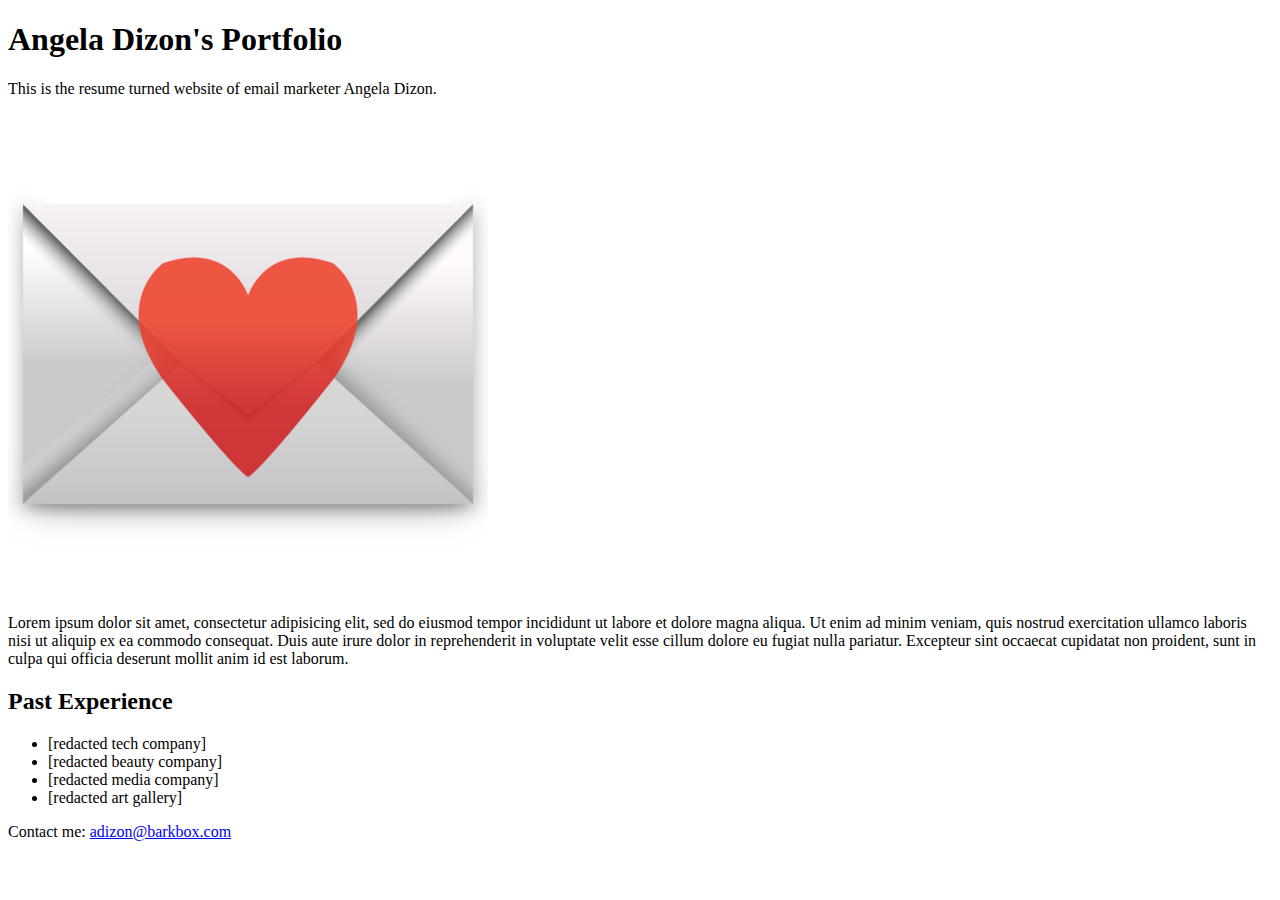
==== unit_3/index.html @ b6248650 "removed folder name in root file" ====
<!DOCTYPE html>
<html>
	<head>

		<title>Angela Dizon's Portfolio</title>
		<link rel="stylesheet" type="text/css" href="css/style.css/">
	</head>
	
		<body>
	
			<h1>Angela Dizon's Portfolio</h1>
	
			<p id="slogan">This is the resume turned website of email marketer Angela Dizon.</p>

			<img src="images/emoji_heartenvelope.png">

			<p>Lorem ipsum dolor sit amet, consectetur adipisicing elit, sed do eiusmod tempor incididunt ut labore et dolore magna aliqua. Ut enim ad minim veniam, quis nostrud exercitation ullamco laboris nisi ut aliquip ex ea commodo consequat. Duis aute irure dolor in reprehenderit in voluptate velit esse cillum dolore eu fugiat nulla pariatur. Excepteur sint occaecat cupidatat non
			proident, sunt in culpa qui officia deserunt mollit anim id est laborum.</p>

			<h2>Past Experience</h2>
			<ul>
				<li>[redacted tech company]</li>
				<li>[redacted beauty company]</li>
				<li>[redacted media company]</li>
				<li>[redacted art gallery]</li>
			</ul>

<!--Contact Section-->
			Contact me:
			<a href="mailto:adizon@barkbox.com?Subject=Hello%20from%20your%20website" target="_top">adizon@barkbox.com</a>
	
		</body>
	
</html>
---- unit_3/css/style.css ----
@import url('https://fonts.googleapis.com/css?family=Inknut+Antiqua|Roboto&display=swap');

body {
	background: url("https://image.freepik.com/free-vector/memphis-pattern-background_53876-85418.jpg");
	opacity:0.5;
	background-repeat: repeat;
	background-size: auto;
	font-family: font-family: 'Roboto', sans-serif;
	color: #fff;
}

h1 {
	font-family: 'Inknut Antiqua', serif;
	font-size:50px;
}

h2 {
	font-size: 30px;
}

p {
	font-family: font-family: 'Roboto', sans-serif;
	font-size: 20px;
	color: #00000;
	text-align: left;
}

a {
	text-decoration: underline overline wavy #002fa7;
}

li {
	font-family: font-family: 'Roboto', sans-serif;
	color: #00000;
}

ul {
	list-style-image: url('images/crescentmoon.png');
}

ol {
	list-style-type: lower-roman;
}

img {
	border: 5px dashed #002fa7;
	width: 500px;
}

#slogan {
	font-style: italic;
}
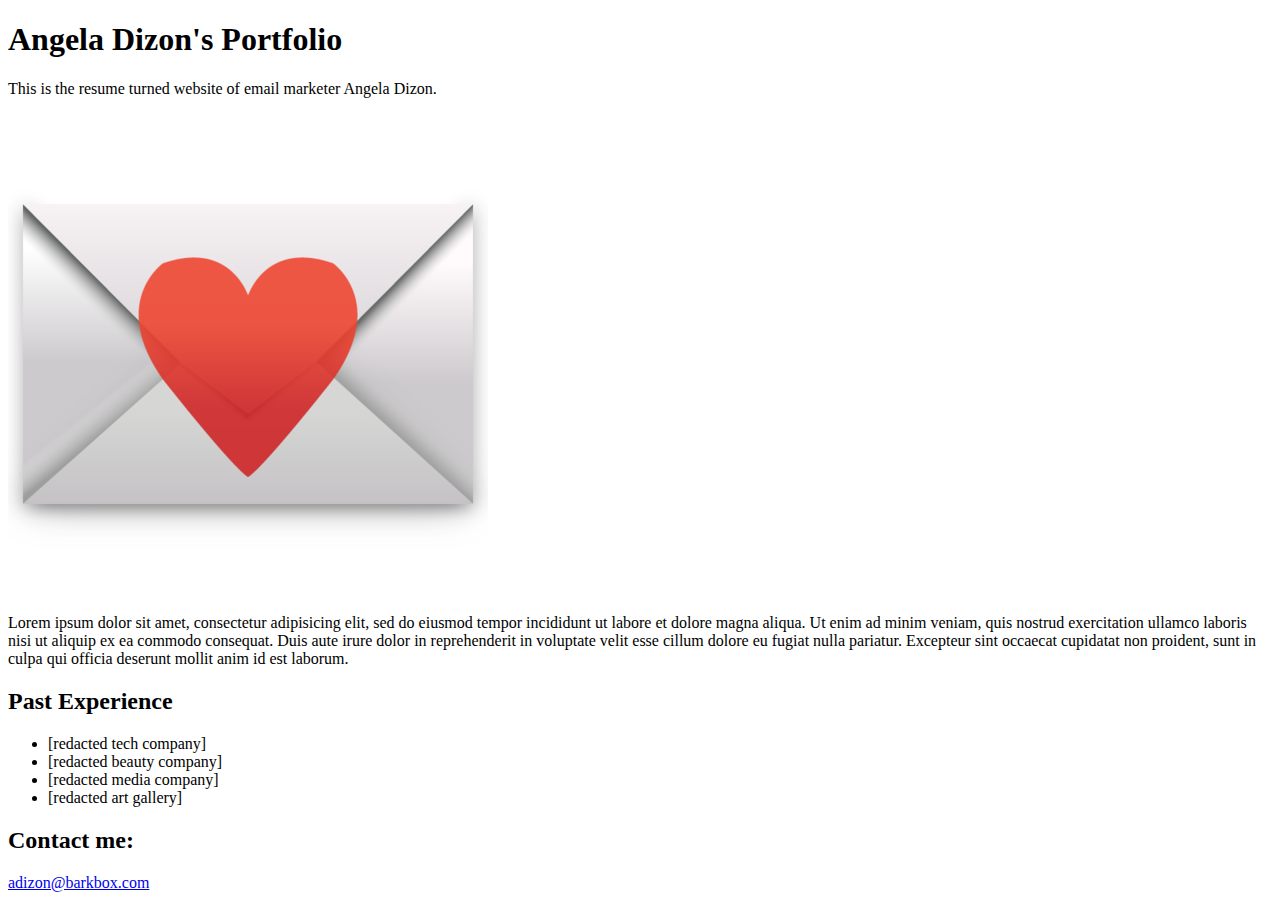
==== commit 7b09f323: "another try" ====
--- a/unit_3/index.html
+++ b/unit_3/index.html
@@ -3,7 +3,8 @@
 	<head>
 
 		<title>Angela Dizon's Portfolio</title>
-		<link rel="stylesheet" type="text/css" href="css/style.css/">
+		<link rel="stylesheet" type="text/css" href="unit_3/css/style.css"/>
+	
 	</head>
 	
 		<body>
@@ -26,8 +27,8 @@
 			</ul>
 
 <!--Contact Section-->
-			Contact me:
-			<a href="mailto:adizon@barkbox.com?Subject=Hello%20from%20your%20website" target="_top">adizon@barkbox.com</a>
+			<h2>Contact me:</h2>
+			<p><a href="mailto:adizon@barkbox.com?Subject=Hello%20from%20your%20website" target="_top">adizon@barkbox.com</a></p>
 	
 		</body>
 	
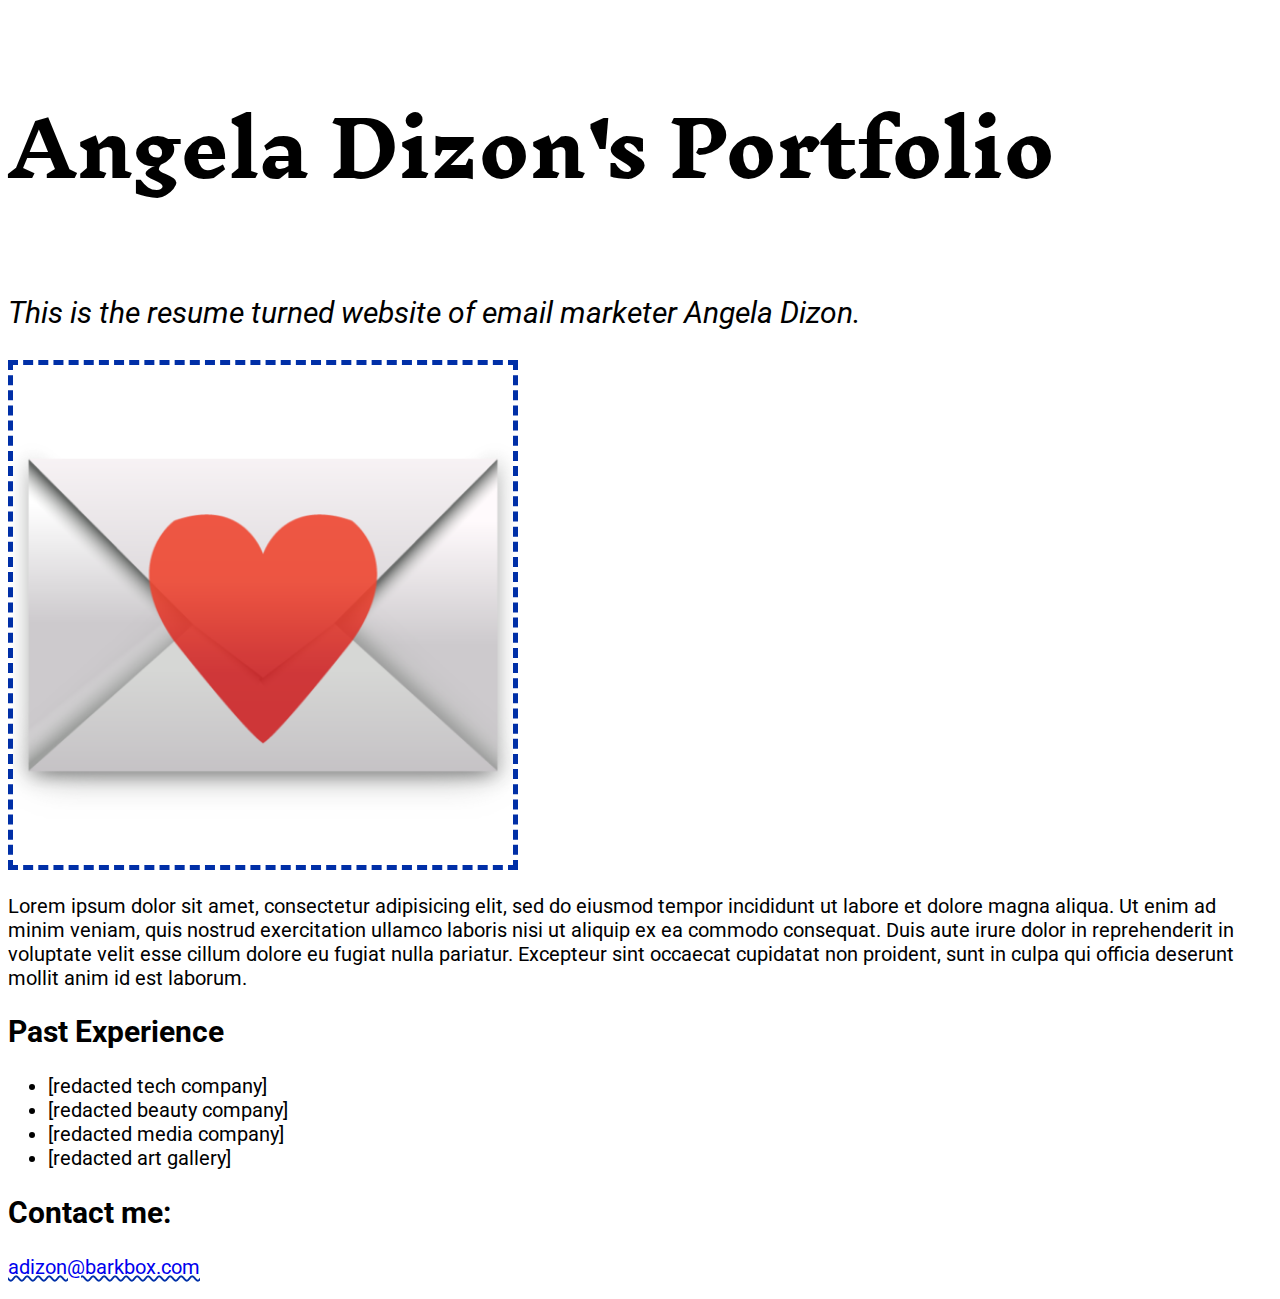
==== commit 5550102b: "trying again" ====
--- a/unit_3/index.html
+++ b/unit_3/index.html
@@ -3,7 +3,7 @@
 	<head>
 
 		<title>Angela Dizon's Portfolio</title>
-		<link rel="stylesheet" type="text/css" href="unit_3/css/style.css"/>
+		<link rel="stylesheet" type="text/css" href="css/style.css"/>
 	
 	</head>
 	
--- a/unit_3/css/style.css
+++ b/unit_3/css/style.css
@@ -0,0 +1,55 @@
+@import url('https://fonts.googleapis.com/css?family=Inknut+Antiqua|Roboto&display=swap');
+
+body {
+	background: url("https://image.freepik.com/free-vector/memphis-pattern-background_53876-85418.jpg");
+	background-repeat: repeat;
+	background-size: auto;
+	font-family: 'Roboto', sans-serif;
+	color: #000000;
+}
+
+h1 {
+	font-family: 'Inknut Antiqua', serif;
+	font-size:75px;
+}
+
+h2 {
+	font-size: 30px;
+}
+
+p {
+	font-family: 'Roboto', sans-serif;
+	font-size: 20px;
+	color: #00000;
+	text-align: left;
+}
+
+a {
+	text-decoration: underline wavy #002fa7;
+}
+
+li {
+	font-family: font-family: 'Roboto', sans-serif;
+	color: #00000;
+	font-size: 20px;
+}
+
+ul {
+	list-style-image: url('images/crescentmoon.png');
+	font-size: 20px;
+}
+
+ol {
+	list-style-type: lower-roman;
+	font-size: 20px;
+}
+
+img {
+	border: 5px dashed #002fa7;
+	width: 500px;
+}
+
+#slogan {
+	font-style: italic;
+	font-size:30px;
+}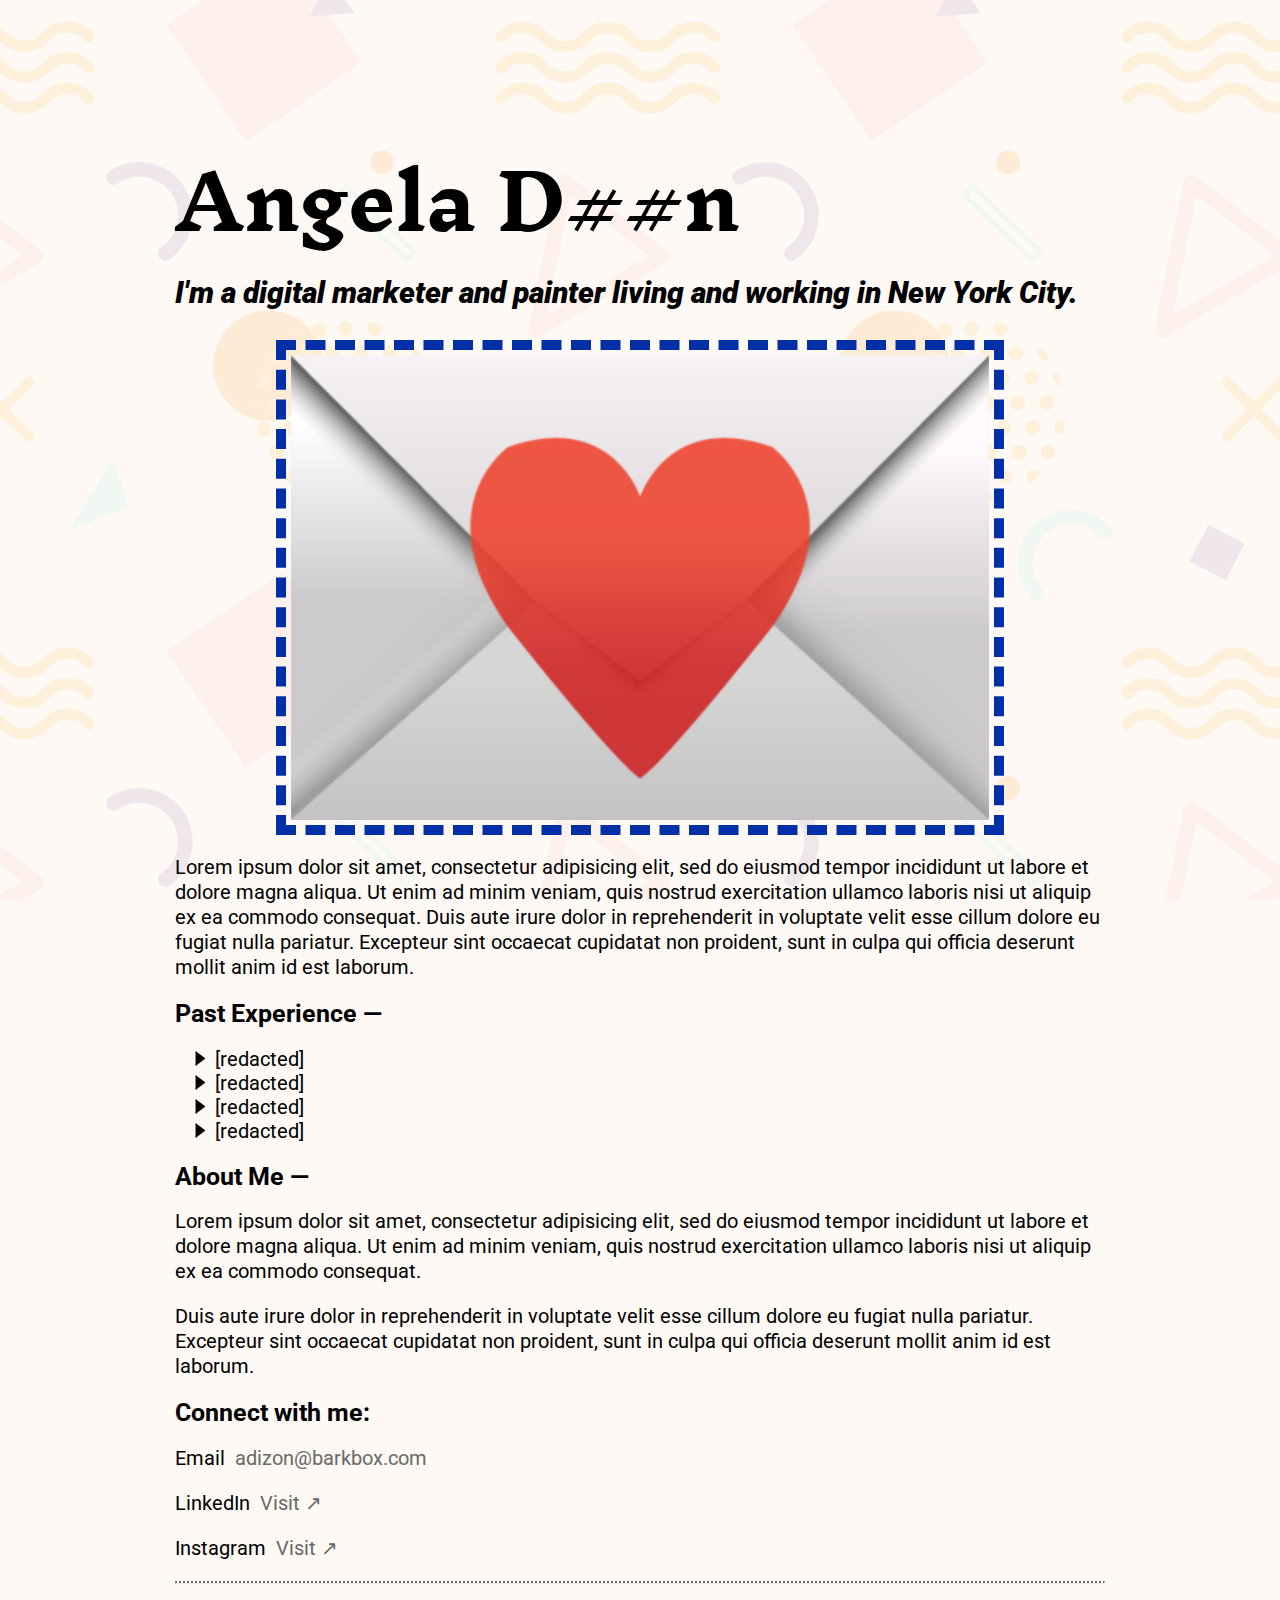
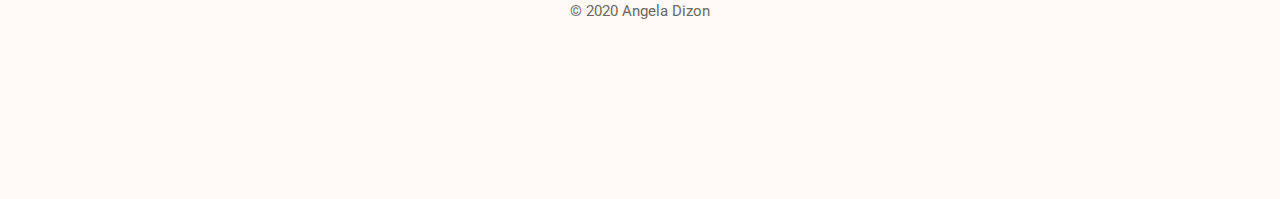
==== commit 9f4c1031: "updated css" ====
--- a/unit_3/index.html
+++ b/unit_3/index.html
@@ -2,34 +2,50 @@
 <html>
 	<head>
 
-		<title>Angela Dizon's Portfolio</title>
+		<title>Angela D###n</title>
 		<link rel="stylesheet" type="text/css" href="css/style.css"/>
 	
 	</head>
 	
 		<body>
 	
-			<h1>Angela Dizon's Portfolio</h1>
+			<h1>Angela D##n</h1>
 	
-			<p id="slogan">This is the resume turned website of email marketer Angela Dizon.</p>
+			<p id="slogan">I'm a digital marketer and painter living and working in New York City.</p>
 
-			<img src="images/emoji_heartenvelope.png">
+			<img src="images/emoji_heartenvelope.png" alt="Heart Envelope" title="Hi, I'm Angela!" class="center">
 
-			<p>Lorem ipsum dolor sit amet, consectetur adipisicing elit, sed do eiusmod tempor incididunt ut labore et dolore magna aliqua. Ut enim ad minim veniam, quis nostrud exercitation ullamco laboris nisi ut aliquip ex ea commodo consequat. Duis aute irure dolor in reprehenderit in voluptate velit esse cillum dolore eu fugiat nulla pariatur. Excepteur sint occaecat cupidatat non
+			<p>Lorem ipsum dolor sit amet, consectetur adipisicing elit, sed do eiusmod tempor incididunt ut labore et dolore magna aliqua. Ut enim ad minim veniam, quis nostrud exercitation ullamco laboris nisi ut aliquip ex ea commodo consequat. Duis aute irure dolor in reprehenderit in voluptate velit esse cillum dolore eu fugiat nulla pariatur. Excepteur sint occaecat cupidatat non proident, sunt in culpa qui officia deserunt mollit anim id est laborum.</p>
+
+<!--Two Columns: Resume or Writing Samples-->
+			<h2>Past Experience —</h2>
+			<ul>
+				<li>[redacted]</li>
+				<li>[redacted]</li>
+				<li>[redacted]</li>
+				<li>[redacted]</li>
+			</ul>
+
+<!--Two Columns: About Me-->
+			<h2>About Me —</h2>
+			<p>Lorem ipsum dolor sit amet, consectetur adipisicing elit, sed do eiusmod
+			tempor incididunt ut labore et dolore magna aliqua. Ut enim ad minim veniam,
+			quis nostrud exercitation ullamco laboris nisi ut aliquip ex ea commodo
+			consequat.</p>
+			<p>Duis aute irure dolor in reprehenderit in voluptate velit esse
+			cillum dolore eu fugiat nulla pariatur. Excepteur sint occaecat cupidatat non
 			proident, sunt in culpa qui officia deserunt mollit anim id est laborum.</p>
 
-			<h2>Past Experience</h2>
-			<ul>
-				<li>[redacted tech company]</li>
-				<li>[redacted beauty company]</li>
-				<li>[redacted media company]</li>
-				<li>[redacted art gallery]</li>
-			</ul>
+<!--Contact Me-->
+			<h2>Connect with me:</h2>
+			<p>Email&ensp;<a href="mailto:adizon@barkbox.com?Subject=Hello%20from%20your%20website" target="_top" class="contact">adizon@barkbox.com</a></p>
+			<p>LinkedIn&ensp;<a href="https://www.linkedin.com/" class="contact">Visit ↗</a></p>
+			<p>Instagram&ensp;<a href="https://www.instagram.com/" class="contact">Visit ↗</a></p>
 
-<!--Contact Section-->
-			<h2>Contact me:</h2>
-			<p><a href="mailto:adizon@barkbox.com?Subject=Hello%20from%20your%20website" target="_top">adizon@barkbox.com</a></p>
-	
+<!--Footer-->
+<hr>
+<p id="footer">© 2020 Angela Dizon</p>
+
 		</body>
 	
 </html>--- a/unit_3/css/style.css
+++ b/unit_3/css/style.css
@@ -1,31 +1,43 @@
 @import url('https://fonts.googleapis.com/css?family=Inknut+Antiqua|Roboto&display=swap');
 
 body {
-	background: url("https://image.freepik.com/free-vector/memphis-pattern-background_53876-85418.jpg");
+	background: #fef9f5 url('../images/15transparent_memphis_seamless_pattern.png');
 	background-repeat: repeat;
 	background-size: auto;
+	background-attachment: fixed;
 	font-family: 'Roboto', sans-serif;
 	color: #000000;
+	margin: 175px;
 }
 
 h1 {
 	font-family: 'Inknut Antiqua', serif;
 	font-size:75px;
+	line-height: 50px;
 }
 
 h2 {
-	font-size: 30px;
+	font-size: 25px;
+	line-height: 25px;
+	font-style: bold;
 }
 
 p {
 	font-family: 'Roboto', sans-serif;
 	font-size: 20px;
+	line-height: 25px;
 	color: #00000;
 	text-align: left;
 }
 
 a {
-	text-decoration: underline wavy #002fa7;
+	text-decoration: underline;
+}
+
+.contact {
+	text-decoration: none;
+	font-style: bold;
+	color: #696969;
 }
 
 li {
@@ -35,7 +47,7 @@
 }
 
 ul {
-	list-style-image: url('images/crescentmoon.png');
+	list-style: url('../images/bullet_triangle_black.png');
 	font-size: 20px;
 }
 
@@ -45,11 +57,31 @@
 }
 
 img {
-	border: 5px dashed #002fa7;
+	border: 10px dashed #002fa7;
+	padding: 5px;
 	width: 500px;
+}
+
+.center {
+	display: block;
+	margin-left:auto;
+	margin-right:auto;
+	width: 75%;
 }
 
 #slogan {
 	font-style: italic;
+	font-weight: 900;
 	font-size:30px;
+	line-height: 35px;
+}
+
+hr {
+	border-top: 2px dotted #696969;
+}
+
+#footer {
+	font-size:15px;
+	color:#696969;
+	text-align: center;
 }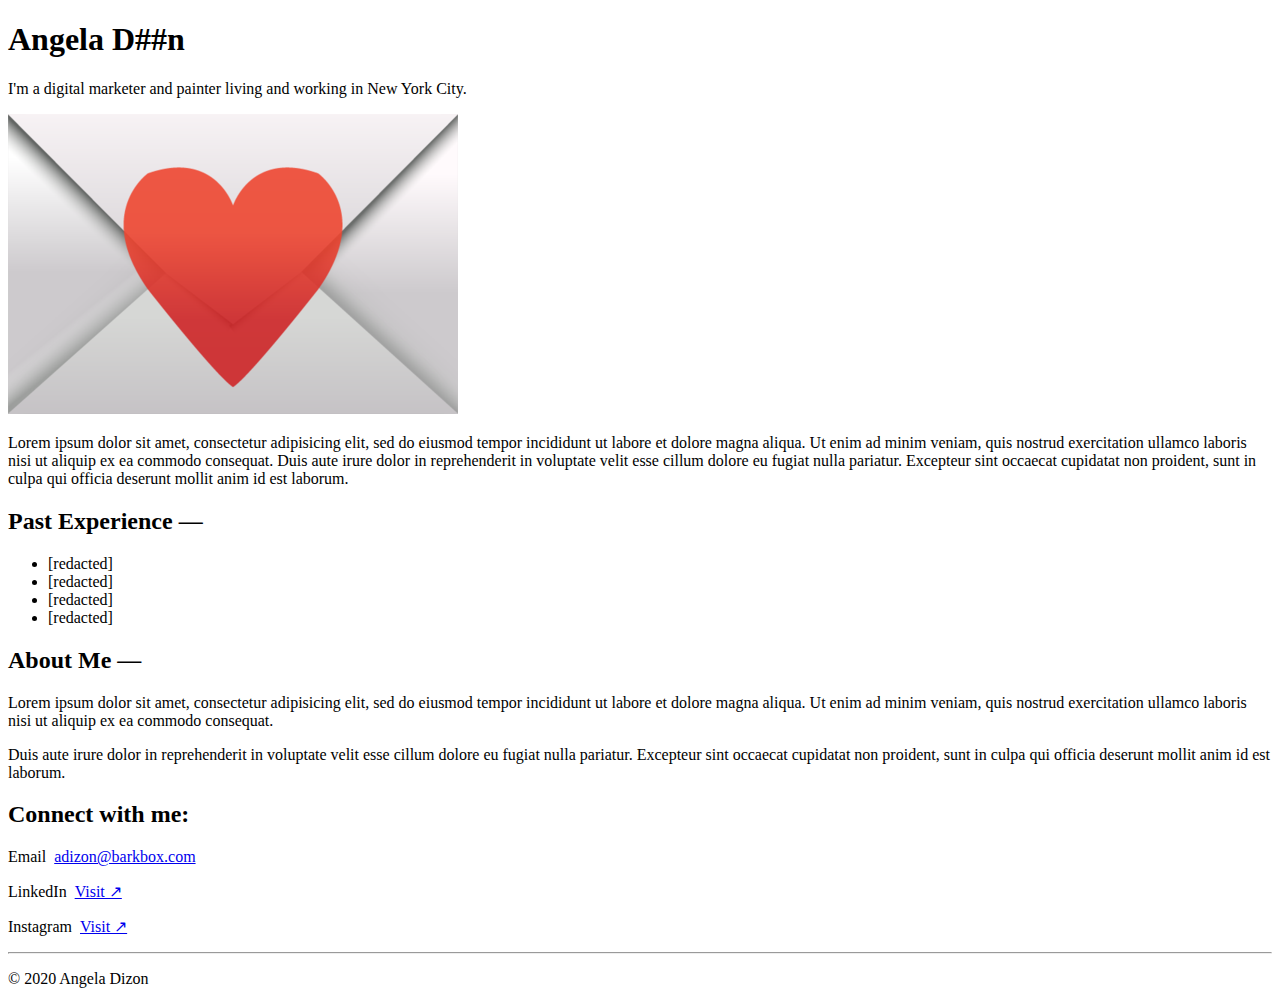
==== commit 8526d628: "updated css" ====
--- a/unit_3/index.html
+++ b/unit_3/index.html
@@ -3,7 +3,7 @@
 	<head>
 
 		<title>Angela D###n</title>
-		<link rel="stylesheet" type="text/css" href="css/style.css"/>
+		<link rel="stylesheet" type="text/css" href="/css/style.css"/>
 	
 	</head>
 	
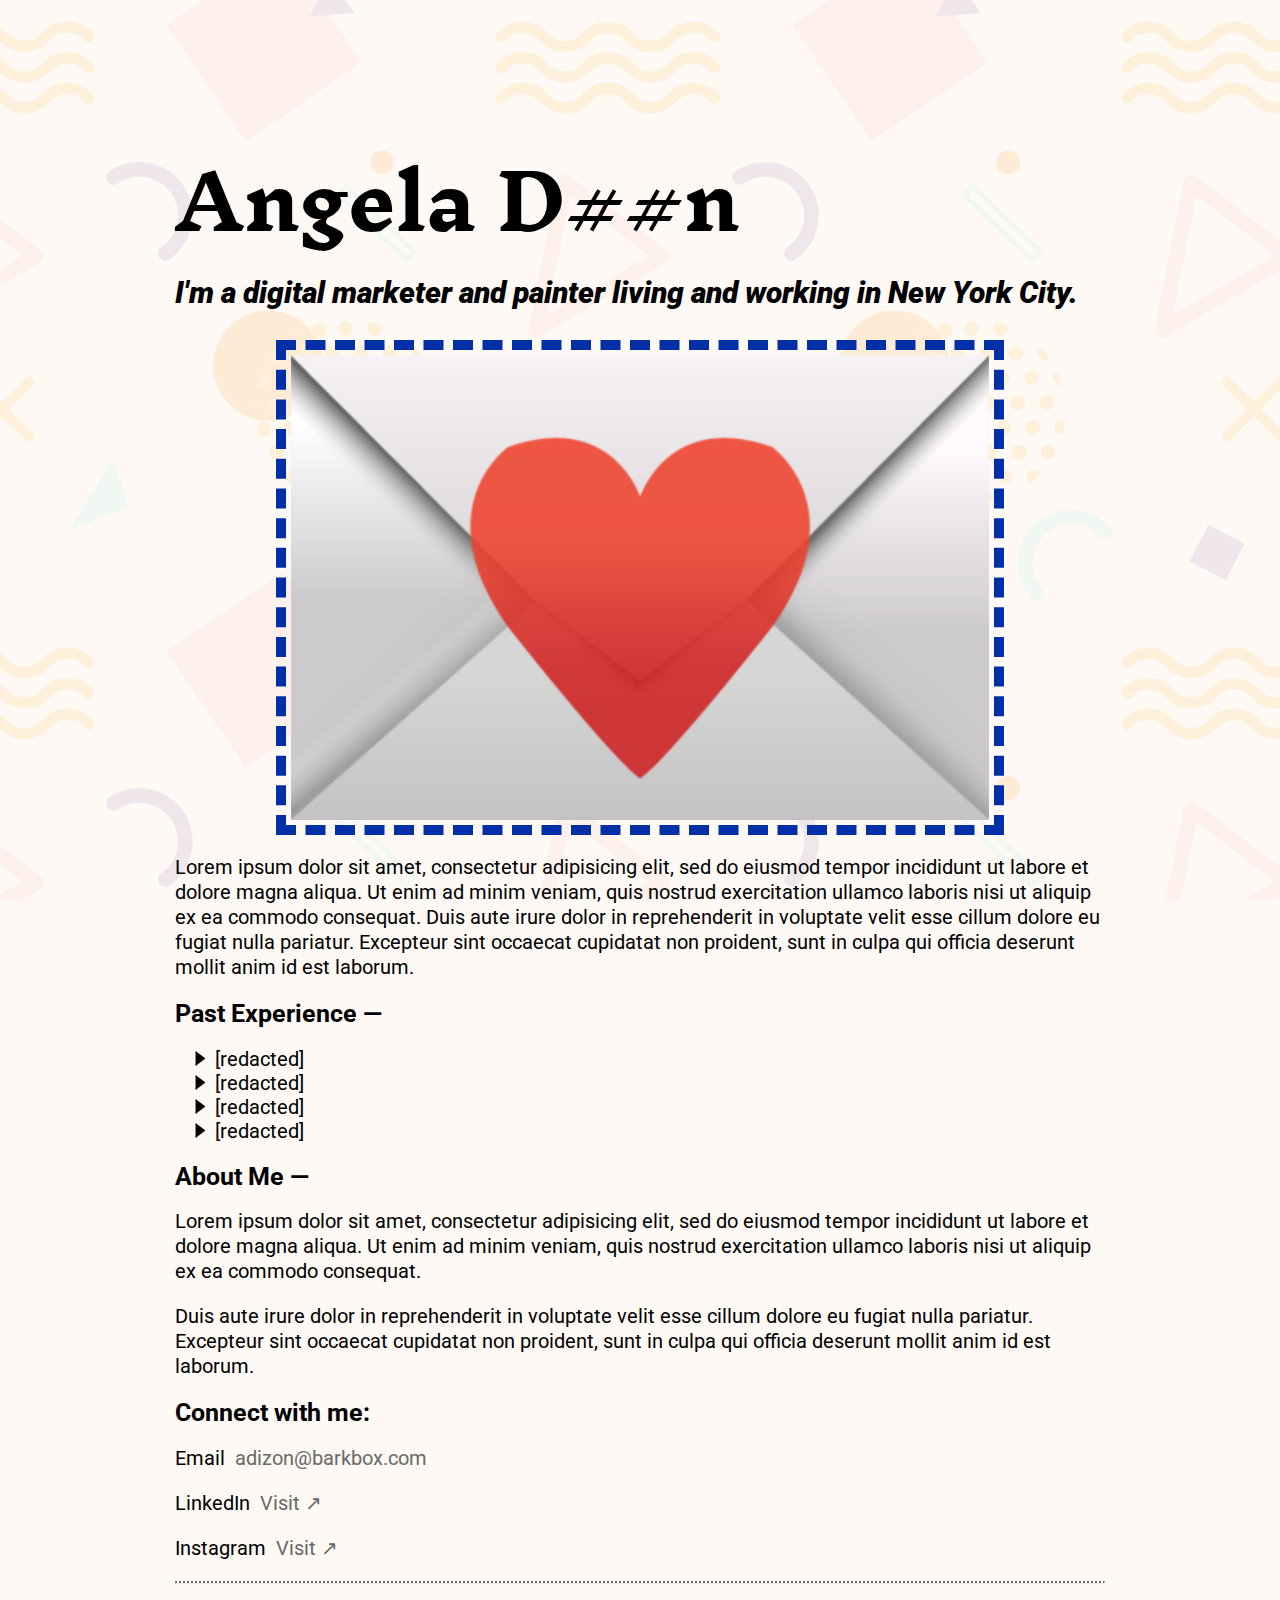
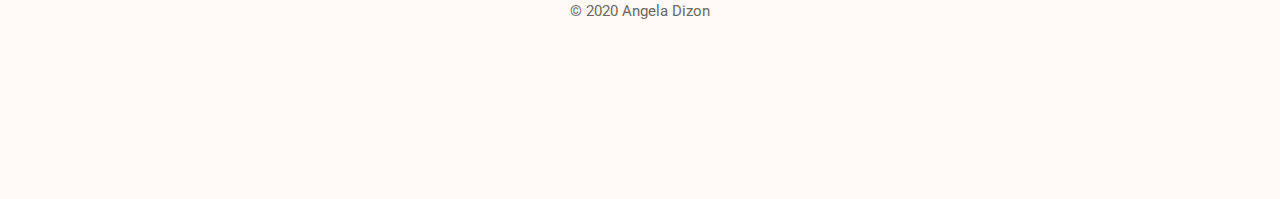
==== commit e044bfd7: "configuring css" ====
--- a/unit_3/index.html
+++ b/unit_3/index.html
@@ -3,7 +3,7 @@
 	<head>
 
 		<title>Angela D###n</title>
-		<link rel="stylesheet" type="text/css" href="/css/style.css"/>
+		<link rel="stylesheet" type="text/css" href="css/style.css"/>
 	
 	</head>
 	
--- a/unit_3/css/style.css
+++ b/unit_3/css/style.css
@@ -0,0 +1,87 @@
+@import url('https://fonts.googleapis.com/css?family=Inknut+Antiqua|Roboto&display=swap');
+
+body {
+	background: #fef9f5 url('../images/15transparent_memphis_seamless_pattern.png');
+	background-repeat: repeat;
+	background-size: auto;
+	background-attachment: fixed;
+	font-family: 'Roboto', sans-serif;
+	color: #000000;
+	margin: 175px;
+}
+
+h1 {
+	font-family: 'Inknut Antiqua', serif;
+	font-size:75px;
+	line-height: 50px;
+}
+
+h2 {
+	font-size: 25px;
+	line-height: 25px;
+	font-style: bold;
+}
+
+p {
+	font-family: 'Roboto', sans-serif;
+	font-size: 20px;
+	line-height: 25px;
+	color: #00000;
+	text-align: left;
+}
+
+a {
+	text-decoration: underline;
+}
+
+.contact {
+	text-decoration: none;
+	font-style: bold;
+	color: #696969;
+}
+
+li {
+	font-family: font-family: 'Roboto', sans-serif;
+	color: #00000;
+	font-size: 20px;
+}
+
+ul {
+	list-style: url('../images/bullet_triangle_black.png');
+	font-size: 20px;
+}
+
+ol {
+	list-style-type: lower-roman;
+	font-size: 20px;
+}
+
+img {
+	border: 10px dashed #002fa7;
+	padding: 5px;
+	width: 500px;
+}
+
+.center {
+	display: block;
+	margin-left:auto;
+	margin-right:auto;
+	width: 75%;
+}
+
+#slogan {
+	font-style: italic;
+	font-weight: 900;
+	font-size:30px;
+	line-height: 35px;
+}
+
+hr {
+	border-top: 2px dotted #696969;
+}
+
+#footer {
+	font-size:15px;
+	color:#696969;
+	text-align: center;
+}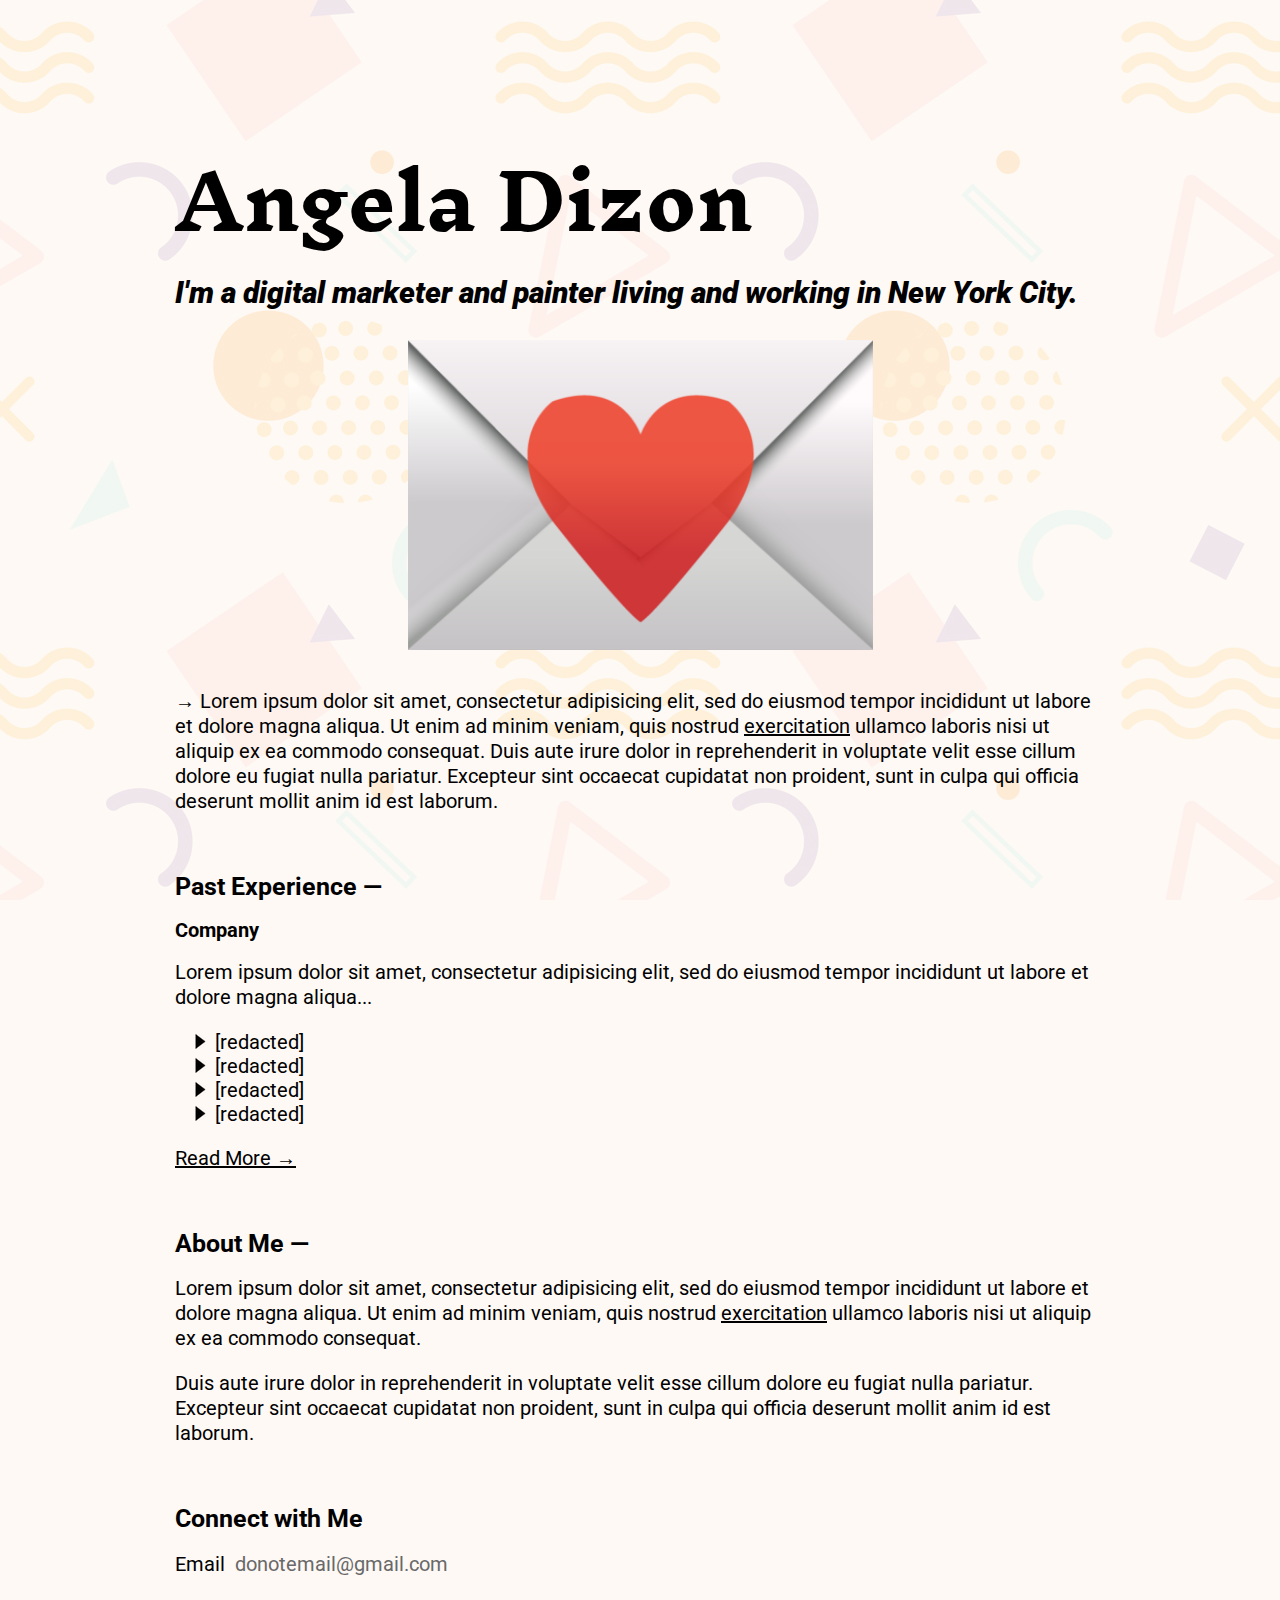
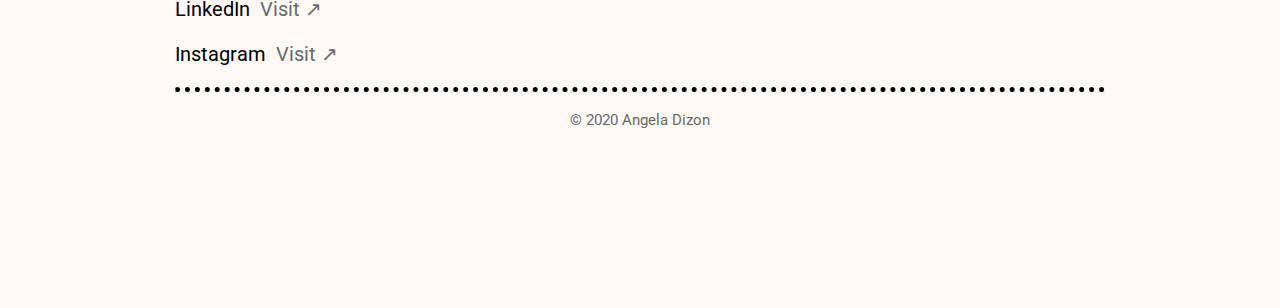
==== commit 9eb6f17f: "saved all changes" ====
--- a/unit_3/index.html
+++ b/unit_3/index.html
@@ -2,43 +2,53 @@
 <html>
 	<head>
 
-		<title>Angela D###n</title>
-		<link rel="stylesheet" type="text/css" href="css/style.css"/>
+		<title>Angela Dizon</title>
+		<link rel="stylesheet" type="text/css" href="css/style.css">
 	
 	</head>
 	
 		<body>
 	
-			<h1>Angela D##n</h1>
+			<h1>Angela Dizon</h1>
 	
 			<p id="slogan">I'm a digital marketer and painter living and working in New York City.</p>
 
 			<img src="images/emoji_heartenvelope.png" alt="Heart Envelope" title="Hi, I'm Angela!" class="center">
+<br>
+			<p>→ Lorem ipsum dolor sit amet, consectetur adipisicing elit, sed do eiusmod tempor incididunt ut labore et dolore magna aliqua. Ut enim ad minim veniam, quis nostrud <a href="https://youtu.be/HQFL5FW-AYA">exercitation</a> ullamco laboris nisi ut aliquip ex ea commodo consequat. Duis aute irure dolor in reprehenderit in voluptate velit esse cillum dolore eu fugiat nulla pariatur. Excepteur sint occaecat cupidatat non proident, sunt in culpa qui officia deserunt mollit anim id est laborum.</p>
 
-			<p>Lorem ipsum dolor sit amet, consectetur adipisicing elit, sed do eiusmod tempor incididunt ut labore et dolore magna aliqua. Ut enim ad minim veniam, quis nostrud exercitation ullamco laboris nisi ut aliquip ex ea commodo consequat. Duis aute irure dolor in reprehenderit in voluptate velit esse cillum dolore eu fugiat nulla pariatur. Excepteur sint occaecat cupidatat non proident, sunt in culpa qui officia deserunt mollit anim id est laborum.</p>
+<br>
 
 <!--Two Columns: Resume or Writing Samples-->
 			<h2>Past Experience —</h2>
+
+			<h3>Company</h3>
+			<p>Lorem ipsum dolor sit amet, consectetur adipisicing elit, sed do eiusmod
+			tempor incididunt ut labore et dolore magna aliqua...</p>
 			<ul>
 				<li>[redacted]</li>
 				<li>[redacted]</li>
 				<li>[redacted]</li>
 				<li>[redacted]</li>
 			</ul>
+			<p><a href="https://youtu.be/HQFL5FW-AYA">Read More →</a></p>
+
+<br>
 
 <!--Two Columns: About Me-->
 			<h2>About Me —</h2>
 			<p>Lorem ipsum dolor sit amet, consectetur adipisicing elit, sed do eiusmod
 			tempor incididunt ut labore et dolore magna aliqua. Ut enim ad minim veniam,
-			quis nostrud exercitation ullamco laboris nisi ut aliquip ex ea commodo
-			consequat.</p>
+			quis nostrud <a href="https://generalassemb.ly/">exercitation</a> ullamco laboris nisi ut aliquip ex ea commodo consequat.</p>
 			<p>Duis aute irure dolor in reprehenderit in voluptate velit esse
 			cillum dolore eu fugiat nulla pariatur. Excepteur sint occaecat cupidatat non
 			proident, sunt in culpa qui officia deserunt mollit anim id est laborum.</p>
 
+<br>
+
 <!--Contact Me-->
-			<h2>Connect with me:</h2>
-			<p>Email&ensp;<a href="mailto:adizon@barkbox.com?Subject=Hello%20from%20your%20website" target="_top" class="contact">adizon@barkbox.com</a></p>
+			<h2>Connect with Me</h2>
+			<p>Email&ensp;<a href="mailto:adizon@barkbox.com?Subject=Hello%20from%20your%20website" target="_top" class="contact">donotemail@gmail.com</a></p>
 			<p>LinkedIn&ensp;<a href="https://www.linkedin.com/" class="contact">Visit ↗</a></p>
 			<p>Instagram&ensp;<a href="https://www.instagram.com/" class="contact">Visit ↗</a></p>
 
--- a/unit_3/css/style.css
+++ b/unit_3/css/style.css
@@ -22,6 +22,12 @@
 	font-style: bold;
 }
 
+h3 {
+	font-size: 20px;
+	line-height: 20px;
+	font-style: bold;
+}
+
 p {
 	font-family: 'Roboto', sans-serif;
 	font-size: 20px;
@@ -32,6 +38,15 @@
 
 a {
 	text-decoration: underline;
+	color:#000000;
+}
+
+a:hover {
+	color:#002fa7;
+}
+
+a:visited {
+  color: #000000;
 }
 
 .contact {
@@ -57,8 +72,6 @@
 }
 
 img {
-	border: 10px dashed #002fa7;
-	padding: 5px;
 	width: 500px;
 }
 
@@ -66,7 +79,7 @@
 	display: block;
 	margin-left:auto;
 	margin-right:auto;
-	width: 75%;
+	width: 50%;
 }
 
 #slogan {
@@ -77,7 +90,7 @@
 }
 
 hr {
-	border-top: 2px dotted #696969;
+	border-top: 5px dotted #000000;
 }
 
 #footer {
